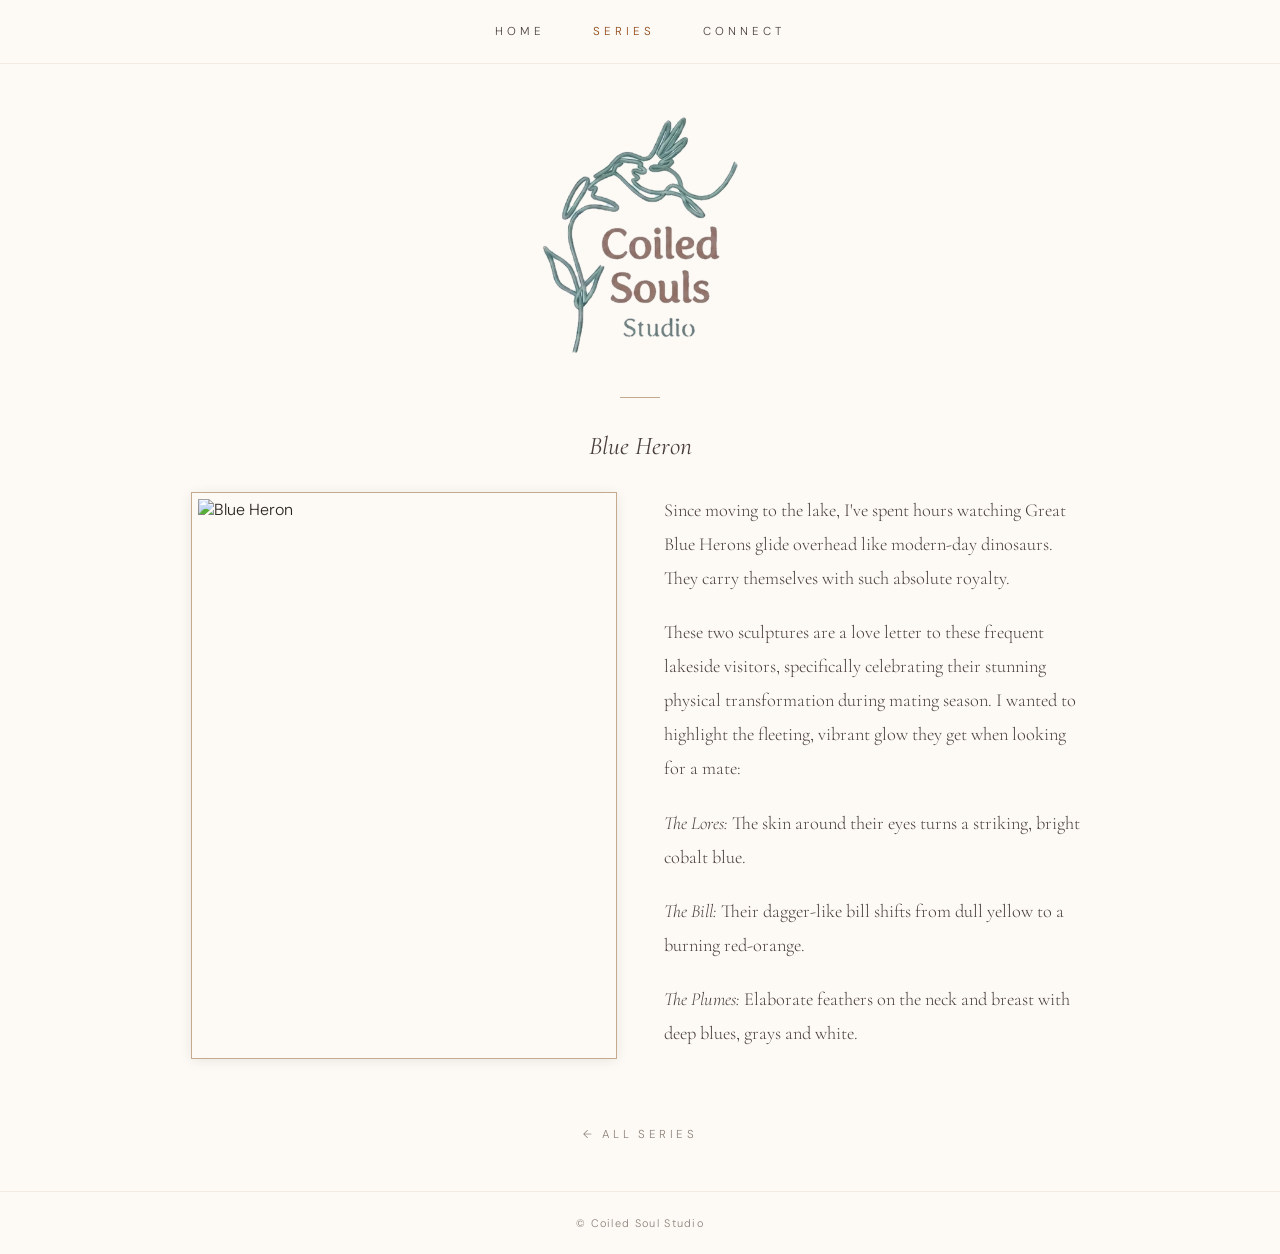
==== blue-heron.html @ 8b457c60 "Add series subpages, series index layout, fix brand name" ====
<!DOCTYPE html>
<html lang="en">
<head>
  <meta charset="UTF-8" />
  <meta name="viewport" content="width=device-width, initial-scale=1.0" />
  <title>Blue Heron — Coiled Soul Studio</title>
  <link rel="preconnect" href="https://fonts.googleapis.com" />
  <link rel="preconnect" href="https://fonts.gstatic.com" crossorigin />
  <link href="https://fonts.googleapis.com/css2?family=Cormorant+Garamond:ital,wght@0,400;0,600;1,400;1,600&family=DM+Sans:wght@300;400&display=swap" rel="stylesheet" />
  <link rel="stylesheet" href="style.css" />
</head>
<body>

  <nav>
    <a href="index.html">Home</a>
    <a href="series.html" class="active">Series</a>
    <a href="connect.html">Connect</a>
  </nav>

  <img src="logo.png" alt="Coiled Soul Studio" class="site-logo" />

  <div class="divider"></div>

  <section class="series-section">
    <h2 class="series-heading">Blue Heron</h2>

    <div class="series-prose-grid">

      <div class="piece">
        <img src="Photos - website/Blue Heron/blue-heron.jpg" alt="Blue Heron" />
      </div>

      <div class="series-prose">
        <p>Since moving to the lake, I've spent hours watching Great Blue Herons glide overhead like modern-day dinosaurs. They carry themselves with such absolute royalty.</p>
        <p>These two sculptures are a love letter to these frequent lakeside visitors, specifically celebrating their stunning physical transformation during mating season. I wanted to highlight the fleeting, vibrant glow they get when looking for a mate:</p>
        <p><em>The Lores:</em> The skin around their eyes turns a striking, bright cobalt blue.</p>
        <p><em>The Bill:</em> Their dagger-like bill shifts from dull yellow to a burning red-orange.</p>
        <p><em>The Plumes:</em> Elaborate feathers on the neck and breast with deep blues, grays and white.</p>
      </div>

    </div>

  </section>

  <div class="series-back">
    <a href="series.html">← All Series</a>
  </div>

  <footer>© Coiled Soul Studio</footer>

</body>
</html>
---- style.css ----
*, *::before, *::after { box-sizing: border-box; margin: 0; padding: 0; }

:root {
  --warm-white:   #FDFAF6;
  --linen:        #F2EBE1;
  --charcoal:     #2A2420;
  --charcoal-mid: #4A3F3B;
  --terracotta:   #8B4513;
  --sage:         #7A8E7A;
  --stone:        #C4AA8F;
  --mid-gray:     #8C8078;
}

html, body {
  background-color: var(--warm-white);
  color: var(--charcoal);
  font-family: 'DM Sans', Arial, sans-serif;
  font-weight: 300;
  min-height: 100%;
}

a { color: inherit; text-decoration: none; }

/* NAV */
nav {
  display: flex;
  justify-content: center;
  gap: 3rem;
  padding: 1.5rem 2rem;
  border-bottom: 1px solid var(--linen);
}

nav a {
  font-size: 0.72rem;
  letter-spacing: 0.35em;
  text-transform: uppercase;
  color: var(--charcoal-mid);
  transition: color 0.2s;
}

nav a:hover, nav a.active { color: var(--terracotta); }

/* LOGO */
.site-logo {
  display: block;
  margin: 2.5rem auto 0;
  width: min(220px, 55vw);
}

/* DIVIDER */
.divider {
  width: 40px;
  height: 1px;
  background: var(--stone);
  margin: 2rem auto;
}

/* ABOUT SECTION */
.about-section {
  max-width: 900px;
  margin: 0 auto;
  padding: 0 2rem 4rem;
}

.about-text {
  font-family: 'Cormorant Garamond', Georgia, serif;
  font-style: italic;
  font-size: clamp(1.05rem, 2.2vw, 1.25rem);
  line-height: 1.9;
  color: var(--charcoal-mid);
}

.about-text p + p { margin-top: 1.25em; }

/* HOME PHOTO GRID */
.home-grid {
  display: grid;
  grid-template-columns: repeat(auto-fit, minmax(220px, 1fr));
  gap: 1.25rem;
  max-width: 900px;
  margin: 0 auto 3rem;
  padding: 0 2rem;
}

.home-grid img {
  width: 100%;
  aspect-ratio: 3/4;
  object-fit: cover;
  display: block;
  border: 6px solid var(--warm-white);
  outline: 1px solid var(--stone);
  box-shadow: 0 2px 12px rgba(42,36,32,0.10);
}

/* PAGE LINKS */
.page-links {
  display: flex;
  justify-content: center;
  gap: 2rem;
  padding-bottom: 4rem;
}

.page-links a {
  font-size: 0.72rem;
  letter-spacing: 0.35em;
  text-transform: uppercase;
  color: var(--terracotta);
  border-bottom: 1px solid var(--stone);
  padding-bottom: 2px;
  transition: color 0.2s;
}

.page-links a:hover { color: var(--charcoal); }

/* SERIES PAGE */
.page-title {
  text-align: center;
  font-family: 'Cormorant Garamond', Georgia, serif;
  font-size: clamp(1.6rem, 4vw, 2.2rem);
  font-weight: 400;
  color: var(--charcoal);
  margin-bottom: 0.25rem;
}

.series-section {
  max-width: 960px;
  margin: 0 auto;
  padding: 0 2rem 4rem;
}

.series-heading {
  font-family: 'Cormorant Garamond', Georgia, serif;
  font-size: clamp(1.2rem, 3vw, 1.6rem);
  font-weight: 400;
  font-style: italic;
  color: var(--charcoal-mid);
  text-align: center;
  margin-bottom: 2rem;
}

.series-grid {
  display: grid;
  grid-template-columns: repeat(auto-fit, minmax(240px, 1fr));
  gap: 2rem;
}

.piece {
  display: flex;
  flex-direction: column;
  align-items: center;
  gap: 0.75rem;
}

.piece img {
  width: 100%;
  aspect-ratio: 3/4;
  object-fit: cover;
  display: block;
  border: 6px solid var(--warm-white);
  outline: 1px solid var(--stone);
  box-shadow: 0 2px 12px rgba(42,36,32,0.10);
}

.piece-caption {
  font-family: 'Cormorant Garamond', Georgia, serif;
  font-style: italic;
  font-size: 0.95rem;
  color: var(--mid-gray);
  letter-spacing: 0.05em;
}

/* CONNECT PAGE */
.connect-section {
  max-width: 480px;
  margin: 0 auto;
  padding: 0 2rem 4rem;
  text-align: center;
  display: flex;
  flex-direction: column;
  align-items: center;
  gap: 1.5rem;
}

.connect-link {
  display: flex;
  align-items: center;
  gap: 0.75rem;
  font-size: 0.85rem;
  letter-spacing: 0.08em;
  color: var(--charcoal-mid);
  transition: color 0.2s;
}

.connect-link:hover { color: var(--terracotta); }

.connect-link svg {
  width: 20px;
  height: 20px;
  flex-shrink: 0;
  stroke: currentColor;
  fill: none;
  stroke-width: 1.5;
  stroke-linecap: round;
  stroke-linejoin: round;
}

/* SERIES INDEX */
.series-index {
  display: grid;
  grid-template-columns: repeat(auto-fit, minmax(240px, 1fr));
  gap: 2.5rem;
  max-width: 900px;
  margin: 0 auto 4rem;
  padding: 0 2rem;
}

.series-card {
  display: flex;
  flex-direction: column;
  align-items: center;
  gap: 1rem;
}

.series-card img {
  width: 100%;
  aspect-ratio: 3/4;
  object-fit: cover;
  display: block;
  border: 6px solid var(--warm-white);
  outline: 1px solid var(--stone);
  box-shadow: 0 2px 12px rgba(42,36,32,0.10);
  transition: box-shadow 0.2s;
}

.series-card img:hover {
  box-shadow: 0 4px 20px rgba(42,36,32,0.18);
}

.series-card-title {
  font-family: 'Cormorant Garamond', Georgia, serif;
  font-style: italic;
  font-size: 1.15rem;
  color: var(--terracotta);
  letter-spacing: 0.04em;
  transition: color 0.2s;
}

.series-card-title:hover { color: var(--charcoal); }

/* SERIES PROSE LAYOUT */
.series-prose-grid {
  display: grid;
  grid-template-columns: 1fr 1fr;
  gap: 3rem;
  align-items: start;
}

@media (max-width: 640px) {
  .series-prose-grid { grid-template-columns: 1fr; }
}

.series-prose {
  font-family: 'Cormorant Garamond', Georgia, serif;
  font-size: clamp(1rem, 2vw, 1.15rem);
  line-height: 1.85;
  color: var(--charcoal-mid);
}

.series-prose p + p { margin-top: 1.1em; }

/* BACK LINK */
.series-back {
  text-align: center;
  padding-bottom: 3rem;
}

.series-back a {
  font-size: 0.72rem;
  letter-spacing: 0.3em;
  text-transform: uppercase;
  color: var(--mid-gray);
  transition: color 0.2s;
}

.series-back a:hover { color: var(--terracotta); }

/* FOOTER */
footer {
  text-align: center;
  padding: 1.5rem;
  font-size: 0.68rem;
  letter-spacing: 0.12em;
  color: var(--mid-gray);
  border-top: 1px solid var(--linen);
}
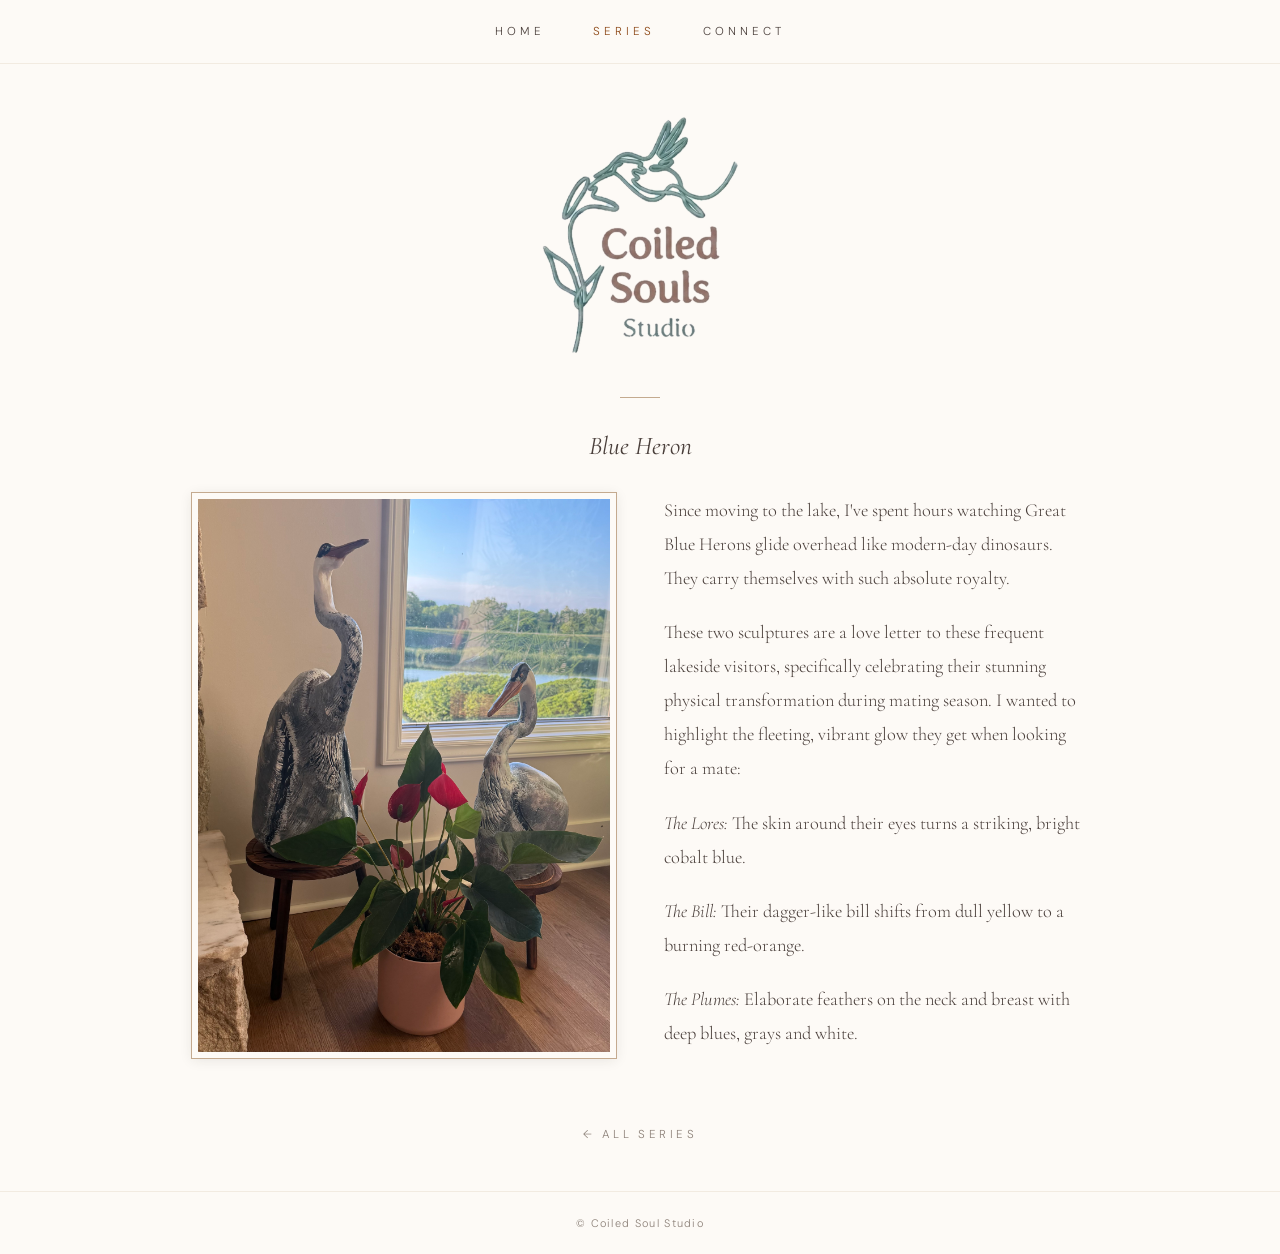
==== commit dde0904c: "Morning Routine rename, home interspersed layout, connect horizontal, favicon" ====
--- a/blue-heron.html
+++ b/blue-heron.html
@@ -3,6 +3,7 @@
 <head>
   <meta charset="UTF-8" />
   <meta name="viewport" content="width=device-width, initial-scale=1.0" />
+  <link rel="icon" type="image/png" href="favicon.png" />
   <title>Blue Heron — Coiled Soul Studio</title>
   <link rel="preconnect" href="https://fonts.googleapis.com" />
   <link rel="preconnect" href="https://fonts.gstatic.com" crossorigin />
--- a/style.css
+++ b/style.css
@@ -72,24 +72,33 @@
 
 .about-text p + p { margin-top: 1.25em; }
 
-/* HOME PHOTO GRID */
-.home-grid {
-  display: grid;
-  grid-template-columns: repeat(auto-fit, minmax(220px, 1fr));
-  gap: 1.25rem;
-  max-width: 900px;
+/* HOME INTERSPERSED LAYOUT */
+.home-interspersed {
+  max-width: 680px;
   margin: 0 auto 3rem;
   padding: 0 2rem;
-}
-
-.home-grid img {
+  display: flex;
+  flex-direction: column;
+  gap: 2.5rem;
+}
+
+.home-photo img {
   width: 100%;
-  aspect-ratio: 3/4;
+  max-height: 520px;
   object-fit: cover;
   display: block;
   border: 6px solid var(--warm-white);
   outline: 1px solid var(--stone);
   box-shadow: 0 2px 12px rgba(42,36,32,0.10);
+}
+
+.home-text {
+  font-family: 'Cormorant Garamond', Georgia, serif;
+  font-style: italic;
+  font-size: clamp(1.05rem, 2.2vw, 1.2rem);
+  line-height: 1.9;
+  color: var(--charcoal-mid);
+  text-align: center;
 }
 
 /* PAGE LINKS */
@@ -181,11 +190,28 @@
   gap: 1.5rem;
 }
 
+.connect-intro {
+  font-family: 'Cormorant Garamond', Georgia, serif;
+  font-style: italic;
+  font-size: clamp(1.05rem, 2.2vw, 1.2rem);
+  line-height: 1.9;
+  color: var(--charcoal-mid);
+  max-width: 480px;
+  text-align: center;
+}
+
+.connect-links-row {
+  display: flex;
+  flex-wrap: wrap;
+  justify-content: center;
+  gap: 2.5rem;
+}
+
 .connect-link {
   display: flex;
   align-items: center;
-  gap: 0.75rem;
-  font-size: 0.85rem;
+  gap: 0.6rem;
+  font-size: 0.82rem;
   letter-spacing: 0.08em;
   color: var(--charcoal-mid);
   transition: color 0.2s;
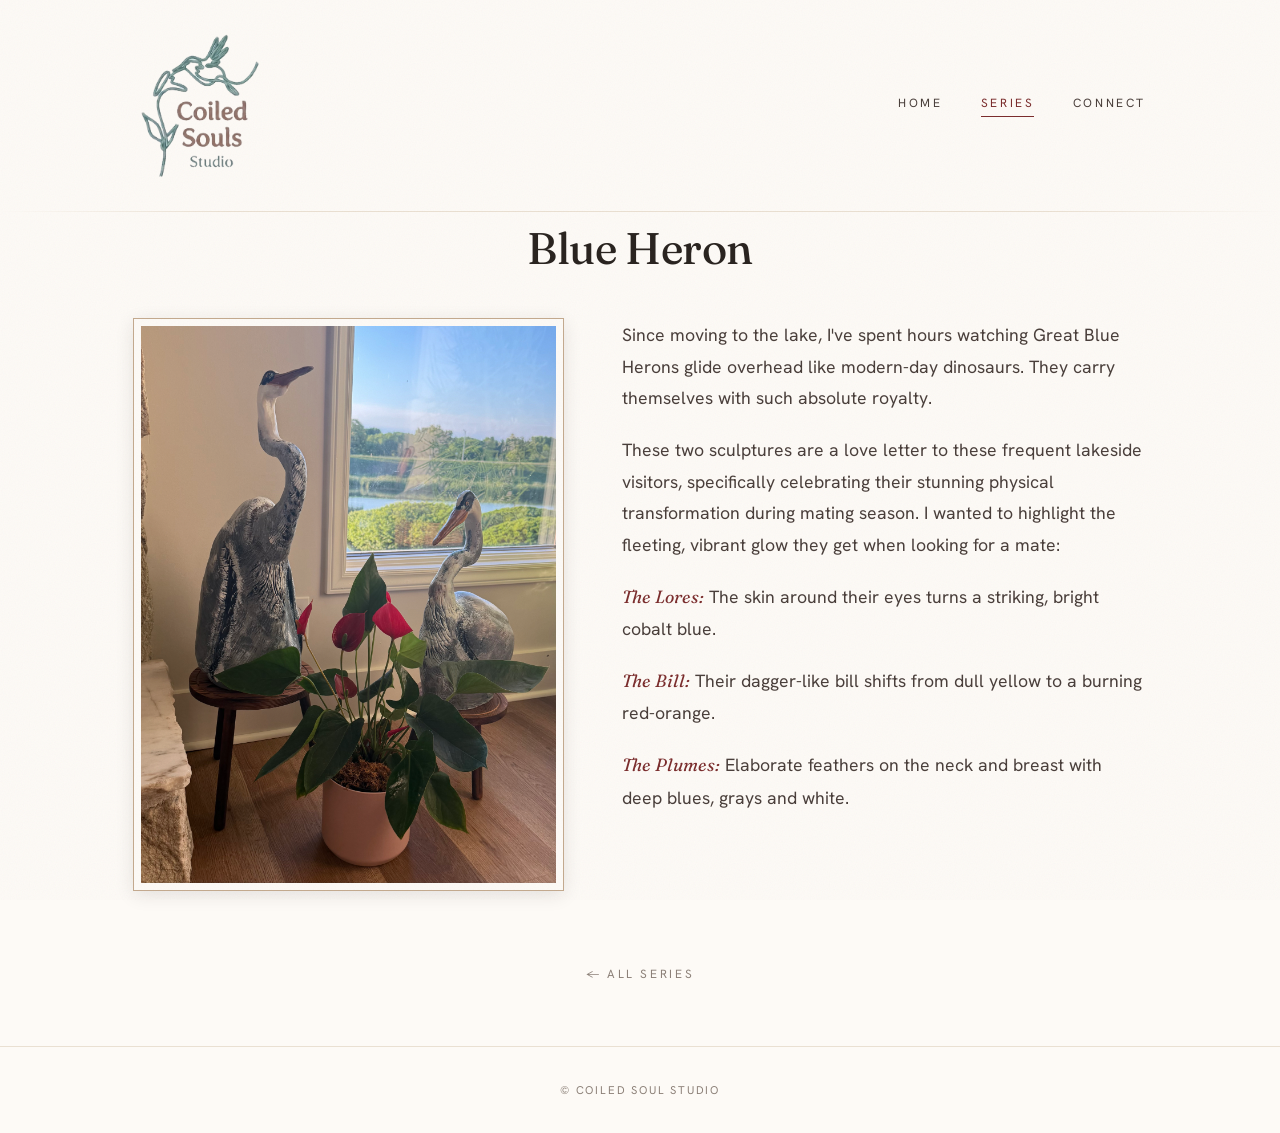
==== commit 81e9a255: "Redesign: Fraunces+Hanken type, Kiln & Terroir palette, new hero, craft texture" ====
--- a/blue-heron.html
+++ b/blue-heron.html
@@ -7,20 +7,20 @@
   <title>Blue Heron — Coiled Soul Studio</title>
   <link rel="preconnect" href="https://fonts.googleapis.com" />
   <link rel="preconnect" href="https://fonts.gstatic.com" crossorigin />
-  <link href="https://fonts.googleapis.com/css2?family=Cormorant+Garamond:ital,wght@0,400;0,600;1,400;1,600&family=DM+Sans:wght@300;400&display=swap" rel="stylesheet" />
+  <link href="https://fonts.googleapis.com/css2?family=Fraunces:ital,opsz,wght@0,9..144,400..600;1,9..144,400..500&family=Hanken+Grotesk:wght@400;500;600&display=swap" rel="stylesheet" />
   <link rel="stylesheet" href="style.css" />
 </head>
 <body>
 
-  <nav>
-    <a href="index.html">Home</a>
-    <a href="series.html" class="active">Series</a>
-    <a href="connect.html">Connect</a>
-  </nav>
-
-  <img src="logo.png" alt="Coiled Soul Studio" class="site-logo" />
-
-  <div class="divider"></div>
+    <header class="site-header">
+    <a href="index.html"><img src="logo.png" alt="Coiled Soul Studio" class="brand-mark" /></a>
+    <nav>
+      <a href="index.html">Home</a>
+      <a href="series.html" class="active">Series</a>
+      <a href="connect.html">Connect</a>
+    </nav>
+  </header>
+  <hr class="hairline" />
 
   <section class="series-section">
     <h2 class="series-heading">Blue Heron</h2>
--- a/style.css
+++ b/style.css
@@ -1,155 +1,310 @@
 *, *::before, *::after { box-sizing: border-box; margin: 0; padding: 0; }
 
+/* ──────────────────────────────────────────────
+   COILED SOUL STUDIO
+   Palette: brand "Kiln & Terroir" (Peach / Rich
+   Terracotta / Sage Moss / Oxblood) on warm neutrals.
+   Type: Fraunces (crafted display serif) + Hanken
+   Grotesk (warm humanist sans for body/UI).
+   ────────────────────────────────────────────── */
+
 :root {
+  /* neutrals */
   --warm-white:   #FDFAF6;
   --linen:        #F2EBE1;
+  --linen-deep:   #EAE0D2;
   --charcoal:     #2A2420;
   --charcoal-mid: #4A3F3B;
-  --terracotta:   #8B4513;
-  --sage:         #7A8E7A;
+  --mid-gray:     #8C8078;
   --stone:        #C4AA8F;
-  --mid-gray:     #8C8078;
-}
+  /* kiln & terroir */
+  --peach:        #FFBE98;
+  --terracotta:   #B05C52;
+  --sage:         #6B7F5E;
+  --oxblood:      #7B2D2D;
+
+  --maxw: 1080px;
+  --ease: cubic-bezier(0.22, 1, 0.36, 1);
+}
+
+html { scroll-behavior: smooth; }
 
 html, body {
   background-color: var(--warm-white);
   color: var(--charcoal);
-  font-family: 'DM Sans', Arial, sans-serif;
-  font-weight: 300;
+  font-family: 'Hanken Grotesk', system-ui, Arial, sans-serif;
+  font-weight: 400;
+  font-size: 17px;
+  line-height: 1.65;
   min-height: 100%;
+  -webkit-font-smoothing: antialiased;
+  text-rendering: optimizeLegibility;
+}
+
+/* subtle fired-clay grain over everything — craft texture */
+body::before {
+  content: "";
+  position: fixed;
+  inset: 0;
+  z-index: 9999;
+  pointer-events: none;
+  opacity: 0.05;
+  mix-blend-mode: multiply;
+  background-image: url("data:image/svg+xml,%3Csvg xmlns='http://www.w3.org/2000/svg' width='160' height='160'%3E%3Cfilter id='n'%3E%3CfeTurbulence type='fractalNoise' baseFrequency='0.85' numOctaves='2' stitchTiles='stitch'/%3E%3C/filter%3E%3Crect width='100%25' height='100%25' filter='url(%23n)'/%3E%3C/svg%3E");
 }
 
 a { color: inherit; text-decoration: none; }
 
-/* NAV */
+img { display: block; max-width: 100%; }
+
+/* matte-board photo treatment, used everywhere */
+.framed {
+  border: 7px solid var(--warm-white);
+  outline: 1px solid var(--stone);
+  box-shadow: 0 6px 26px rgba(42, 36, 32, 0.14);
+}
+
+/* ── NAV ───────────────────────────────────── */
+.site-header {
+  display: flex;
+  align-items: center;
+  justify-content: space-between;
+  gap: 1.5rem;
+  max-width: var(--maxw);
+  margin: 0 auto;
+  padding: 1.6rem 2rem;
+}
+
+.site-header .brand-mark { width: 132px; }
+
 nav {
   display: flex;
-  justify-content: center;
-  gap: 3rem;
-  padding: 1.5rem 2rem;
-  border-bottom: 1px solid var(--linen);
+  gap: 2.25rem;
 }
 
 nav a {
-  font-size: 0.72rem;
-  letter-spacing: 0.35em;
-  text-transform: uppercase;
-  color: var(--charcoal-mid);
-  transition: color 0.2s;
-}
-
-nav a:hover, nav a.active { color: var(--terracotta); }
-
-/* LOGO */
+  font-size: 0.7rem;
+  letter-spacing: 0.22em;
+  text-transform: uppercase;
+  color: var(--charcoal-mid);
+  padding-bottom: 3px;
+  border-bottom: 1.5px solid transparent;
+  transition: color 0.2s var(--ease), border-color 0.2s var(--ease);
+}
+
+nav a:hover { color: var(--oxblood); }
+nav a.active { color: var(--oxblood); border-bottom-color: var(--oxblood); }
+
+.hairline {
+  height: 1px;
+  background: linear-gradient(90deg, transparent, var(--linen-deep) 18%, var(--linen-deep) 82%, transparent);
+  border: 0;
+}
+
+/* legacy centered logo (still used on inner pages) */
 .site-logo {
   display: block;
-  margin: 2.5rem auto 0;
-  width: min(220px, 55vw);
-}
-
-/* DIVIDER */
+  margin: 2.25rem auto 0;
+  width: min(190px, 50vw);
+}
+
+/* ── STAMP DIVIDER (replaces the plain 1px line) ─ */
 .divider {
-  width: 40px;
-  height: 1px;
-  background: var(--stone);
-  margin: 2rem auto;
-}
-
-/* ABOUT SECTION */
-.about-section {
-  max-width: 900px;
+  width: 34px;
+  height: 34px;
+  margin: 2.5rem auto;
+  background-image: url("data:image/svg+xml,%3Csvg xmlns='http://www.w3.org/2000/svg' viewBox='0 0 40 40'%3E%3Cg fill='none' stroke='%237B2D2D' stroke-width='1.4'%3E%3Ccircle cx='20' cy='20' r='15.5' stroke-dasharray='1.5 3.2'/%3E%3Ccircle cx='20' cy='20' r='4.2'/%3E%3C/g%3E%3C/svg%3E");
+  background-size: contain;
+  background-repeat: no-repeat;
+  opacity: 0.85;
+}
+
+/* ── HERO (home) ───────────────────────────── */
+.hero {
+  display: grid;
+  grid-template-columns: 1fr 1.05fr;
+  gap: clamp(2rem, 5vw, 4.5rem);
+  align-items: center;
+  max-width: var(--maxw);
+  margin: clamp(1.5rem, 5vw, 3.5rem) auto clamp(2.5rem, 6vw, 4.5rem);
+  padding: 0 2rem;
+}
+
+.hero-copy { max-width: 30ch; }
+
+.hero-eyebrow {
+  font-size: 0.72rem;
+  letter-spacing: 0.26em;
+  text-transform: uppercase;
+  color: var(--terracotta);
+  margin-bottom: 1.4rem;
+}
+
+.hero-title {
+  font-family: 'Fraunces', Georgia, serif;
+  font-optical-sizing: auto;
+  font-weight: 430;
+  font-size: clamp(2.5rem, 6vw, 4.1rem);
+  line-height: 1.04;
+  letter-spacing: -0.015em;
+  color: var(--charcoal);
+}
+
+.hero-title em {
+  font-style: italic;
+  font-weight: 400;
+  color: var(--terracotta);
+}
+
+.hero-sub {
+  margin-top: 1.5rem;
+  font-size: 1.08rem;
+  line-height: 1.7;
+  color: var(--charcoal-mid);
+}
+
+.hero-cta {
+  display: inline-block;
+  margin-top: 2rem;
+  font-size: 0.72rem;
+  letter-spacing: 0.2em;
+  text-transform: uppercase;
+  color: var(--warm-white);
+  background: var(--oxblood);
+  padding: 0.85rem 1.6rem;
+  border-radius: 1px;
+  transition: background 0.2s var(--ease), transform 0.2s var(--ease);
+}
+
+.hero-cta:hover { background: var(--terracotta); transform: translateY(-1px); }
+
+.hero-media { position: relative; }
+
+.hero-media img {
+  width: 100%;
+  aspect-ratio: 4/5;
+  object-fit: cover;
+}
+
+/* small ceramic-stamp badge overlapping the hero image */
+.hero-media::after {
+  content: "Hand-built · one of a kind";
+  position: absolute;
+  left: -14px;
+  bottom: 26px;
+  background: var(--warm-white);
+  color: var(--charcoal-mid);
+  font-size: 0.62rem;
+  letter-spacing: 0.16em;
+  text-transform: uppercase;
+  padding: 0.6rem 0.9rem;
+  box-shadow: 0 4px 16px rgba(42, 36, 32, 0.16);
+}
+
+/* ── STORY ─────────────────────────────────── */
+.story {
+  max-width: 660px;
+  margin: 0 auto;
+  padding: 0 2rem;
+  color: var(--charcoal-mid);
+}
+
+.story p { font-size: 1.06rem; line-height: 1.8; }
+.story p + p { margin-top: 1.2em; }
+
+.story p:first-of-type::first-letter {
+  font-family: 'Fraunces', Georgia, serif;
+  font-weight: 500;
+  float: left;
+  font-size: 3.5rem;
+  line-height: 0.82;
+  padding: 0.06em 0.12em 0 0;
+  color: var(--terracotta);
+}
+
+.story .signoff {
+  font-family: 'Fraunces', Georgia, serif;
+  font-style: italic;
+  font-size: 1.18rem;
+  color: var(--charcoal);
+  margin-top: 1.6em;
+}
+
+/* ── SECTION LABELS ────────────────────────── */
+.section-label {
+  text-align: center;
+  font-size: 0.72rem;
+  letter-spacing: 0.26em;
+  text-transform: uppercase;
+  color: var(--terracotta);
+  margin-bottom: 2rem;
+}
+
+/* ── SERIES PREVIEW + INDEX ────────────────── */
+.series-index,
+.series-preview {
+  display: grid;
+  grid-template-columns: repeat(auto-fit, minmax(230px, 1fr));
+  gap: clamp(1.5rem, 4vw, 2.5rem);
+  max-width: var(--maxw);
+  margin: 0 auto 4rem;
+  padding: 0 2rem;
+}
+
+.series-card {
+  display: flex;
+  flex-direction: column;
+  align-items: center;
+  gap: 1rem;
+}
+
+.series-card img {
+  width: 100%;
+  aspect-ratio: 3/4;
+  object-fit: cover;
+  border: 7px solid var(--warm-white);
+  outline: 1px solid var(--stone);
+  box-shadow: 0 4px 18px rgba(42, 36, 32, 0.12);
+  transition: box-shadow 0.25s var(--ease), transform 0.25s var(--ease);
+}
+
+.series-card a:hover img {
+  box-shadow: 0 10px 30px rgba(42, 36, 32, 0.2);
+  transform: translateY(-3px);
+}
+
+.series-card-title {
+  font-family: 'Fraunces', Georgia, serif;
+  font-style: italic;
+  font-size: 1.2rem;
+  color: var(--oxblood);
+  letter-spacing: 0.01em;
+  transition: color 0.2s var(--ease);
+}
+
+.series-card-title:hover { color: var(--charcoal); }
+
+/* ── SERIES DETAIL ─────────────────────────── */
+.page-title,
+.series-heading {
+  text-align: center;
+  font-family: 'Fraunces', Georgia, serif;
+  font-weight: 450;
+  font-size: clamp(1.9rem, 4.5vw, 2.6rem);
+  letter-spacing: -0.01em;
+  color: var(--charcoal);
+  margin-bottom: 2rem;
+}
+
+.series-section {
+  max-width: var(--maxw);
   margin: 0 auto;
   padding: 0 2rem 4rem;
 }
 
-.about-text {
-  font-family: 'Cormorant Garamond', Georgia, serif;
-  font-style: italic;
-  font-size: clamp(1.05rem, 2.2vw, 1.25rem);
-  line-height: 1.9;
-  color: var(--charcoal-mid);
-}
-
-.about-text p + p { margin-top: 1.25em; }
-
-/* HOME INTERSPERSED LAYOUT */
-.home-interspersed {
-  max-width: 680px;
-  margin: 0 auto 3rem;
-  padding: 0 2rem;
-  display: flex;
-  flex-direction: column;
-  gap: 2.5rem;
-}
-
-.home-photo img {
-  width: 100%;
-  max-height: 520px;
-  object-fit: cover;
-  display: block;
-  border: 6px solid var(--warm-white);
-  outline: 1px solid var(--stone);
-  box-shadow: 0 2px 12px rgba(42,36,32,0.10);
-}
-
-.home-text {
-  font-family: 'Cormorant Garamond', Georgia, serif;
-  font-style: italic;
-  font-size: clamp(1.05rem, 2.2vw, 1.2rem);
-  line-height: 1.9;
-  color: var(--charcoal-mid);
-  text-align: center;
-}
-
-/* PAGE LINKS */
-.page-links {
-  display: flex;
-  justify-content: center;
-  gap: 2rem;
-  padding-bottom: 4rem;
-}
-
-.page-links a {
-  font-size: 0.72rem;
-  letter-spacing: 0.35em;
-  text-transform: uppercase;
-  color: var(--terracotta);
-  border-bottom: 1px solid var(--stone);
-  padding-bottom: 2px;
-  transition: color 0.2s;
-}
-
-.page-links a:hover { color: var(--charcoal); }
-
-/* SERIES PAGE */
-.page-title {
-  text-align: center;
-  font-family: 'Cormorant Garamond', Georgia, serif;
-  font-size: clamp(1.6rem, 4vw, 2.2rem);
-  font-weight: 400;
-  color: var(--charcoal);
-  margin-bottom: 0.25rem;
-}
-
-.series-section {
-  max-width: 960px;
-  margin: 0 auto;
-  padding: 0 2rem 4rem;
-}
-
-.series-heading {
-  font-family: 'Cormorant Garamond', Georgia, serif;
-  font-size: clamp(1.2rem, 3vw, 1.6rem);
-  font-weight: 400;
-  font-style: italic;
-  color: var(--charcoal-mid);
-  text-align: center;
-  margin-bottom: 2rem;
-}
-
 .series-grid {
   display: grid;
-  grid-template-columns: repeat(auto-fit, minmax(240px, 1fr));
+  grid-template-columns: repeat(auto-fit, minmax(230px, 1fr));
   gap: 2rem;
 }
 
@@ -164,40 +319,87 @@
   width: 100%;
   aspect-ratio: 3/4;
   object-fit: cover;
-  display: block;
-  border: 6px solid var(--warm-white);
+  border: 7px solid var(--warm-white);
   outline: 1px solid var(--stone);
-  box-shadow: 0 2px 12px rgba(42,36,32,0.10);
+  box-shadow: 0 4px 18px rgba(42, 36, 32, 0.12);
 }
 
 .piece-caption {
-  font-family: 'Cormorant Garamond', Georgia, serif;
+  font-family: 'Fraunces', Georgia, serif;
   font-style: italic;
-  font-size: 0.95rem;
+  font-size: 0.98rem;
   color: var(--mid-gray);
-  letter-spacing: 0.05em;
-}
-
-/* CONNECT PAGE */
+}
+
+/* series prose (e.g. Blue Heron) */
+.series-prose-grid {
+  display: grid;
+  grid-template-columns: 0.9fr 1.1fr;
+  gap: clamp(2rem, 5vw, 3.5rem);
+  align-items: start;
+}
+
+.series-prose-grid .piece img { aspect-ratio: 3/4; }
+
+.series-prose {
+  font-size: 1.04rem;
+  line-height: 1.8;
+  color: var(--charcoal-mid);
+}
+
+.series-prose p + p { margin-top: 1.1em; }
+.series-prose em { font-family: 'Fraunces', Georgia, serif; font-style: italic; color: var(--oxblood); }
+
+/* ── PAGE LINKS / BACK ─────────────────────── */
+.page-links {
+  display: flex;
+  justify-content: center;
+  gap: 2.5rem;
+  padding-bottom: 4rem;
+}
+
+.page-links a {
+  font-size: 0.72rem;
+  letter-spacing: 0.22em;
+  text-transform: uppercase;
+  color: var(--oxblood);
+  border-bottom: 1px solid var(--stone);
+  padding-bottom: 3px;
+  transition: color 0.2s var(--ease), border-color 0.2s var(--ease);
+}
+
+.page-links a:hover { color: var(--charcoal); border-bottom-color: var(--charcoal); }
+
+.series-back { text-align: center; padding-bottom: 3.5rem; }
+
+.series-back a {
+  font-size: 0.7rem;
+  letter-spacing: 0.22em;
+  text-transform: uppercase;
+  color: var(--mid-gray);
+  transition: color 0.2s var(--ease);
+}
+
+.series-back a:hover { color: var(--oxblood); }
+
+/* ── CONNECT ───────────────────────────────── */
 .connect-section {
-  max-width: 480px;
+  max-width: 520px;
   margin: 0 auto;
   padding: 0 2rem 4rem;
   text-align: center;
   display: flex;
   flex-direction: column;
   align-items: center;
-  gap: 1.5rem;
+  gap: 1.75rem;
 }
 
 .connect-intro {
-  font-family: 'Cormorant Garamond', Georgia, serif;
+  font-family: 'Fraunces', Georgia, serif;
   font-style: italic;
-  font-size: clamp(1.05rem, 2.2vw, 1.2rem);
-  line-height: 1.9;
-  color: var(--charcoal-mid);
-  max-width: 480px;
-  text-align: center;
+  font-size: clamp(1.15rem, 2.4vw, 1.4rem);
+  line-height: 1.7;
+  color: var(--charcoal-mid);
 }
 
 .connect-links-row {
@@ -212,12 +414,12 @@
   align-items: center;
   gap: 0.6rem;
   font-size: 0.82rem;
-  letter-spacing: 0.08em;
-  color: var(--charcoal-mid);
-  transition: color 0.2s;
-}
-
-.connect-link:hover { color: var(--terracotta); }
+  letter-spacing: 0.06em;
+  color: var(--charcoal-mid);
+  transition: color 0.2s var(--ease);
+}
+
+.connect-link:hover { color: var(--oxblood); }
 
 .connect-link svg {
   width: 20px;
@@ -230,92 +432,23 @@
   stroke-linejoin: round;
 }
 
-/* SERIES INDEX */
-.series-index {
-  display: grid;
-  grid-template-columns: repeat(auto-fit, minmax(240px, 1fr));
-  gap: 2.5rem;
-  max-width: 900px;
-  margin: 0 auto 4rem;
-  padding: 0 2rem;
-}
-
-.series-card {
-  display: flex;
-  flex-direction: column;
-  align-items: center;
-  gap: 1rem;
-}
-
-.series-card img {
-  width: 100%;
-  aspect-ratio: 3/4;
-  object-fit: cover;
-  display: block;
-  border: 6px solid var(--warm-white);
-  outline: 1px solid var(--stone);
-  box-shadow: 0 2px 12px rgba(42,36,32,0.10);
-  transition: box-shadow 0.2s;
-}
-
-.series-card img:hover {
-  box-shadow: 0 4px 20px rgba(42,36,32,0.18);
-}
-
-.series-card-title {
-  font-family: 'Cormorant Garamond', Georgia, serif;
-  font-style: italic;
-  font-size: 1.15rem;
-  color: var(--terracotta);
-  letter-spacing: 0.04em;
-  transition: color 0.2s;
-}
-
-.series-card-title:hover { color: var(--charcoal); }
-
-/* SERIES PROSE LAYOUT */
-.series-prose-grid {
-  display: grid;
-  grid-template-columns: 1fr 1fr;
-  gap: 3rem;
-  align-items: start;
-}
-
-@media (max-width: 640px) {
-  .series-prose-grid { grid-template-columns: 1fr; }
-}
-
-.series-prose {
-  font-family: 'Cormorant Garamond', Georgia, serif;
-  font-size: clamp(1rem, 2vw, 1.15rem);
-  line-height: 1.85;
-  color: var(--charcoal-mid);
-}
-
-.series-prose p + p { margin-top: 1.1em; }
-
-/* BACK LINK */
-.series-back {
-  text-align: center;
-  padding-bottom: 3rem;
-}
-
-.series-back a {
-  font-size: 0.72rem;
-  letter-spacing: 0.3em;
-  text-transform: uppercase;
-  color: var(--mid-gray);
-  transition: color 0.2s;
-}
-
-.series-back a:hover { color: var(--terracotta); }
-
-/* FOOTER */
+/* ── FOOTER ────────────────────────────────── */
 footer {
   text-align: center;
-  padding: 1.5rem;
-  font-size: 0.68rem;
-  letter-spacing: 0.12em;
+  padding: 2rem 1.5rem;
+  font-size: 0.66rem;
+  letter-spacing: 0.16em;
+  text-transform: uppercase;
   color: var(--mid-gray);
-  border-top: 1px solid var(--linen);
-}
+  border-top: 1px solid var(--linen-deep);
+}
+
+/* ── RESPONSIVE ────────────────────────────── */
+@media (max-width: 760px) {
+  .site-header { flex-direction: column; gap: 1.1rem; padding: 1.3rem 1.5rem; }
+  .hero { grid-template-columns: 1fr; gap: 2rem; }
+  .hero-copy { max-width: none; }
+  .hero-media { order: -1; }
+  .hero-media::after { left: 8px; }
+  .series-prose-grid { grid-template-columns: 1fr; }
+}
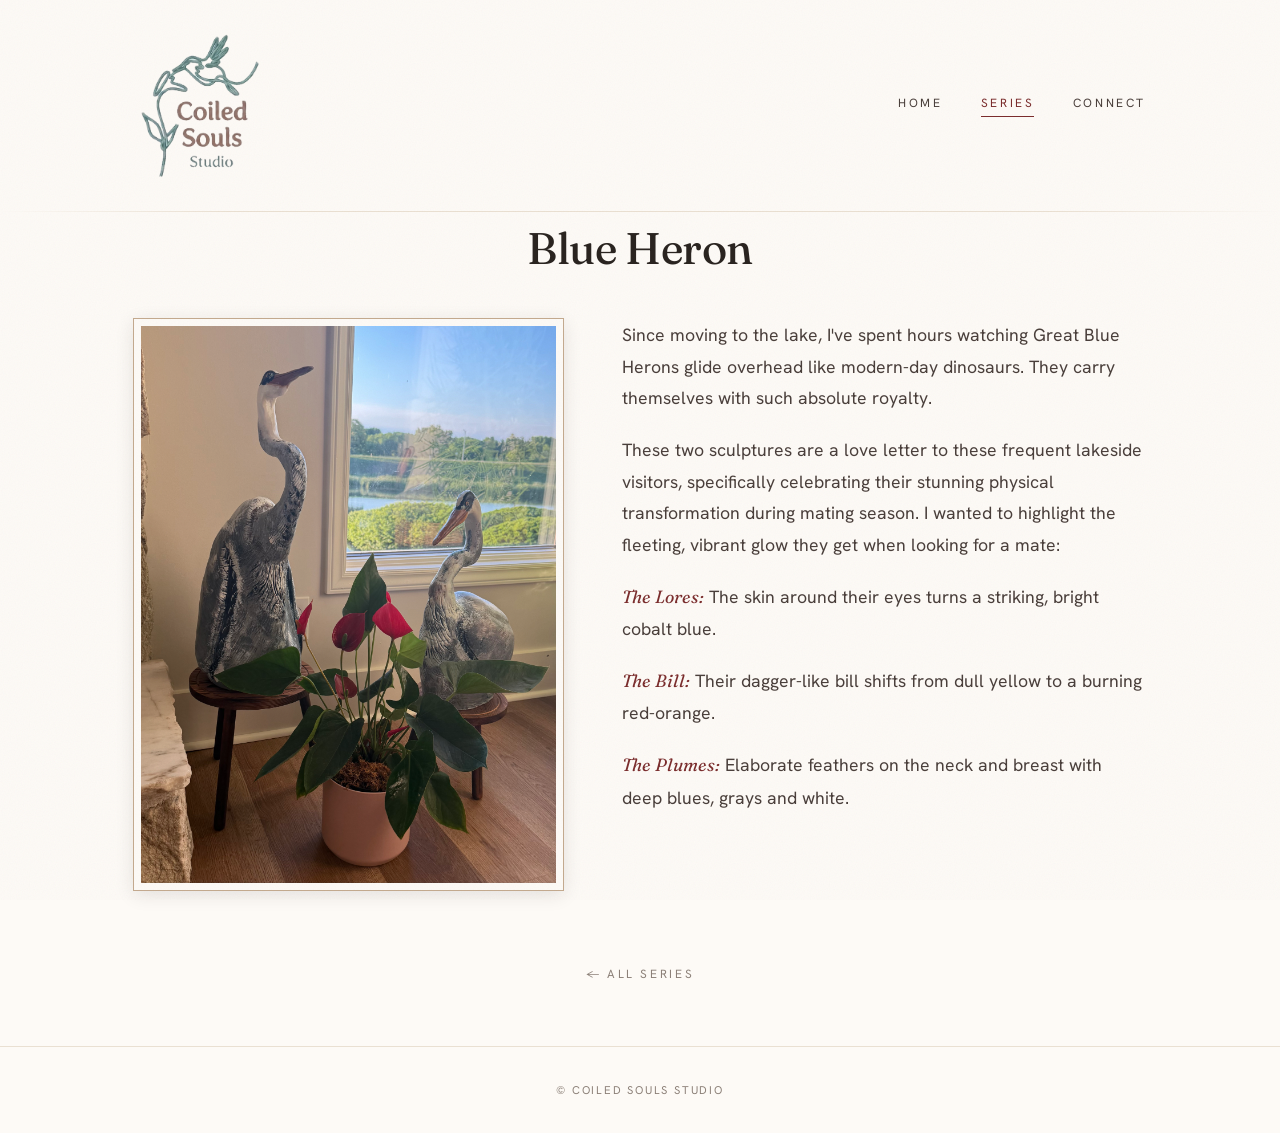
==== commit 41b6bbfd: "Update name to Coiled Souls Studio, button text, series heading, connect italics - Rename "Coiled So" ====
--- a/blue-heron.html
+++ b/blue-heron.html
@@ -4,7 +4,7 @@
   <meta charset="UTF-8" />
   <meta name="viewport" content="width=device-width, initial-scale=1.0" />
   <link rel="icon" type="image/png" href="favicon.png" />
-  <title>Blue Heron — Coiled Soul Studio</title>
+  <title>Blue Heron — Coiled Souls Studio</title>
   <link rel="preconnect" href="https://fonts.googleapis.com" />
   <link rel="preconnect" href="https://fonts.gstatic.com" crossorigin />
   <link href="https://fonts.googleapis.com/css2?family=Fraunces:ital,opsz,wght@0,9..144,400..600;1,9..144,400..500&family=Hanken+Grotesk:wght@400;500;600&display=swap" rel="stylesheet" />
@@ -13,7 +13,7 @@
 <body>
 
     <header class="site-header">
-    <a href="index.html"><img src="logo.png" alt="Coiled Soul Studio" class="brand-mark" /></a>
+    <a href="index.html"><img src="logo.png" alt="Coiled Souls Studio" class="brand-mark" /></a>
     <nav>
       <a href="index.html">Home</a>
       <a href="series.html" class="active">Series</a>
@@ -47,7 +47,7 @@
     <a href="series.html">← All Series</a>
   </div>
 
-  <footer>© Coiled Soul Studio</footer>
+  <footer>© Coiled Souls Studio</footer>
 
 </body>
 </html>
--- a/style.css
+++ b/style.css
@@ -396,7 +396,7 @@
 
 .connect-intro {
   font-family: 'Fraunces', Georgia, serif;
-  font-style: italic;
+  font-style: normal;
   font-size: clamp(1.15rem, 2.4vw, 1.4rem);
   line-height: 1.7;
   color: var(--charcoal-mid);
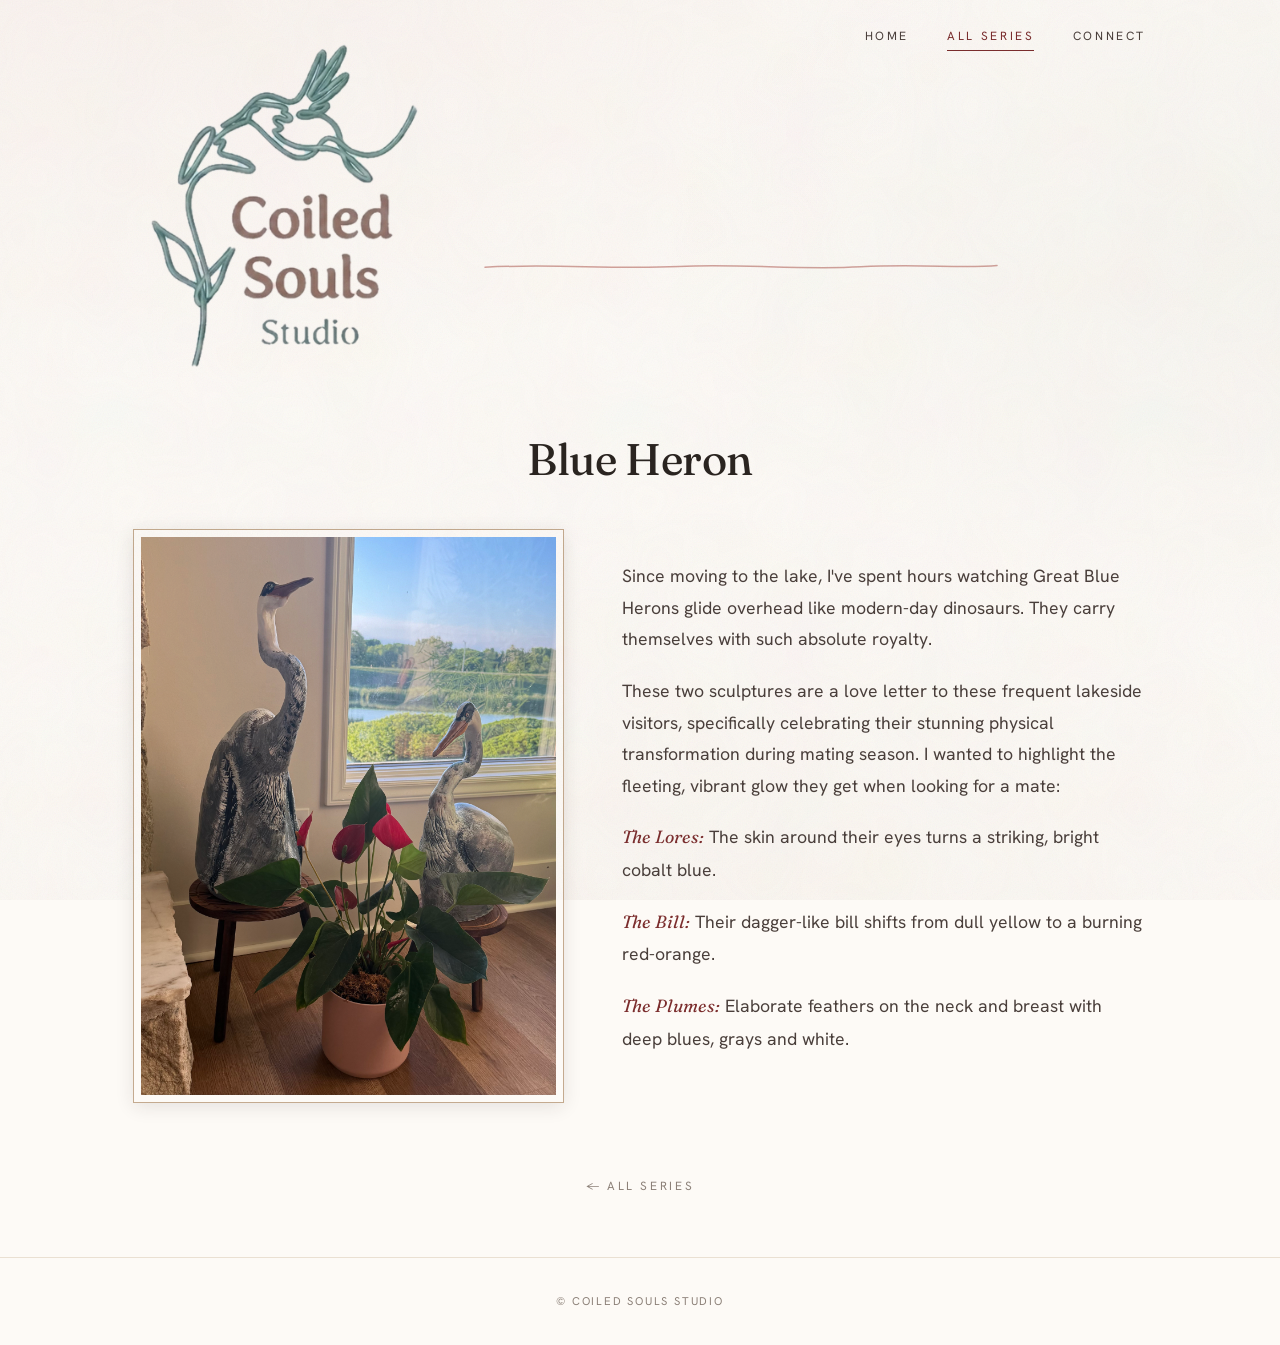
==== commit 31762401: "Series page: clear logo overhang, drop label, rename nav link - Push series index and detail content" ====
--- a/blue-heron.html
+++ b/blue-heron.html
@@ -16,7 +16,7 @@
     <a href="index.html"><img src="logo.png" alt="Coiled Souls Studio" class="brand-mark" /></a>
     <nav>
       <a href="index.html">Home</a>
-      <a href="series.html" class="active">Series</a>
+      <a href="series.html" class="active">All Series</a>
       <a href="connect.html">Connect</a>
     </nav>
   </header>
--- a/style.css
+++ b/style.css
@@ -27,10 +27,16 @@
   --ease: cubic-bezier(0.22, 1, 0.36, 1);
 }
 
-html { scroll-behavior: smooth; }
+html { scroll-behavior: smooth; overflow-x: clip; }
 
 html, body {
   background-color: var(--warm-white);
+  /* unevenly-fired clay: warm blooms drift across the page like a kiln flash */
+  background-image:
+    radial-gradient(120% 85% at 10% -5%,  rgba(176, 92, 82, 0.045), transparent 58%),
+    radial-gradient(95% 75% at 102% 28%,  rgba(107, 127, 94, 0.038), transparent 55%),
+    radial-gradient(110% 95% at 50% 112%, rgba(196, 170, 143, 0.06), transparent 60%);
+  background-attachment: fixed;
   color: var(--charcoal);
   font-family: 'Hanken Grotesk', system-ui, Arial, sans-serif;
   font-weight: 400;
@@ -41,16 +47,28 @@
   text-rendering: optimizeLegibility;
 }
 
-/* subtle fired-clay grain over everything — craft texture */
+/* fine paper/clay grain pressed over everything — the tooth of handmade stock */
 body::before {
   content: "";
   position: fixed;
   inset: 0;
   z-index: 9999;
   pointer-events: none;
-  opacity: 0.05;
+  opacity: 0.07;
   mix-blend-mode: multiply;
-  background-image: url("data:image/svg+xml,%3Csvg xmlns='http://www.w3.org/2000/svg' width='160' height='160'%3E%3Cfilter id='n'%3E%3CfeTurbulence type='fractalNoise' baseFrequency='0.85' numOctaves='2' stitchTiles='stitch'/%3E%3C/filter%3E%3Crect width='100%25' height='100%25' filter='url(%23n)'/%3E%3C/svg%3E");
+  background-image: url("data:image/svg+xml,%3Csvg xmlns='http://www.w3.org/2000/svg' width='180' height='180'%3E%3Cfilter id='n'%3E%3CfeTurbulence type='fractalNoise' baseFrequency='0.8' numOctaves='3' stitchTiles='stitch'/%3E%3C/filter%3E%3Crect width='100%25' height='100%25' filter='url(%23n)'/%3E%3C/svg%3E");
+}
+
+/* coarser cloud-mottle — the soft unevenness of a hand-pulled sheet */
+body::after {
+  content: "";
+  position: fixed;
+  inset: 0;
+  z-index: 9998;
+  pointer-events: none;
+  opacity: 0.04;
+  mix-blend-mode: multiply;
+  background-image: url("data:image/svg+xml,%3Csvg xmlns='http://www.w3.org/2000/svg' width='520' height='520'%3E%3Cfilter id='m'%3E%3CfeTurbulence type='fractalNoise' baseFrequency='0.012' numOctaves='2' stitchTiles='stitch'/%3E%3C/filter%3E%3Crect width='100%25' height='100%25' filter='url(%23m)'/%3E%3C/svg%3E");
 }
 
 a { color: inherit; text-decoration: none; }
@@ -67,15 +85,22 @@
 /* ── NAV ───────────────────────────────────── */
 .site-header {
   display: flex;
-  align-items: center;
+  align-items: flex-start;
   justify-content: space-between;
   gap: 1.5rem;
   max-width: var(--maxw);
   margin: 0 auto;
   padding: 1.6rem 2rem;
-}
-
-.site-header .brand-mark { width: 132px; }
+  position: relative;
+}
+
+/* logo keeps its size but overhangs below the header so the rule sits high */
+.site-header .brand-mark {
+  width: clamp(200px, 24vw, 300px);
+  margin-bottom: -150px;
+  position: relative;
+  z-index: 5;
+}
 
 nav {
   display: flex;
@@ -95,10 +120,16 @@
 nav a:hover { color: var(--oxblood); }
 nav a.active { color: var(--oxblood); border-bottom-color: var(--oxblood); }
 
+/* hand-drawn ink rule — a single wobbling stroke pulled by hand, not a ruler */
 .hairline {
-  height: 1px;
-  background: linear-gradient(90deg, transparent, var(--linen-deep) 18%, var(--linen-deep) 82%, transparent);
+  height: 13px;
   border: 0;
+  margin: 0 auto;
+  max-width: var(--maxw);
+  background-repeat: no-repeat;
+  background-position: 68% center;
+  background-size: clamp(220px, 46vw, 520px) 13px;
+  background-image: url("data:image/svg+xml,%3Csvg xmlns='http://www.w3.org/2000/svg' viewBox='0 0 520 13' preserveAspectRatio='none'%3E%3Cpath d='M4 7.2 C70 3.6 132 9.4 198 6.4 C262 3.5 318 10.2 380 6.8 C436 3.8 486 8.6 516 5.4' fill='none' stroke='%23B05C52' stroke-width='1.5' stroke-linecap='round' opacity='0.55'/%3E%3C/svg%3E");
 }
 
 /* legacy centered logo (still used on inner pages) */
@@ -117,6 +148,7 @@
   background-size: contain;
   background-repeat: no-repeat;
   opacity: 0.85;
+  transform: rotate(-5deg);
 }
 
 /* ── HERO (home) ───────────────────────────── */
@@ -133,18 +165,19 @@
 .hero-copy { max-width: 30ch; }
 
 .hero-eyebrow {
-  font-size: 0.72rem;
-  letter-spacing: 0.26em;
+  font-size: clamp(2.1rem, 5.2vw, 3.9rem);
+  line-height: 1.12;
+  letter-spacing: 0.08em;
   text-transform: uppercase;
   color: var(--terracotta);
-  margin-bottom: 1.4rem;
+  margin-bottom: 1.1rem;
 }
 
 .hero-title {
   font-family: 'Fraunces', Georgia, serif;
   font-optical-sizing: auto;
   font-weight: 430;
-  font-size: clamp(2.5rem, 6vw, 4.1rem);
+  font-size: clamp(2.2rem, 5vw, 3.4rem);
   line-height: 1.04;
   letter-spacing: -0.015em;
   color: var(--charcoal);
@@ -251,11 +284,14 @@
   padding: 0 2rem;
 }
 
+/* inner pages have no hero to absorb the overhanging logo — clear it */
+.series-index { margin-top: 150px; }
+
 .series-card {
   display: flex;
   flex-direction: column;
   align-items: center;
-  gap: 1rem;
+  gap: 0;
 }
 
 .series-card img {
@@ -273,12 +309,20 @@
   transform: translateY(-3px);
 }
 
+/* caption rides up over the photo's lower edge on a little paper chip */
 .series-card-title {
   font-family: 'Fraunces', Georgia, serif;
   font-style: italic;
   font-size: 1.2rem;
   color: var(--oxblood);
   letter-spacing: 0.01em;
+  position: relative;
+  z-index: 2;
+  margin-top: -1.15rem;
+  align-self: center;
+  background: var(--warm-white);
+  padding: 0.3rem 0.95rem;
+  box-shadow: 0 4px 14px rgba(42, 36, 32, 0.12);
   transition: color 0.2s var(--ease);
 }
 
@@ -298,7 +342,7 @@
 
 .series-section {
   max-width: var(--maxw);
-  margin: 0 auto;
+  margin: 150px auto 0;
   padding: 0 2rem 4rem;
 }
 
@@ -312,7 +356,7 @@
   display: flex;
   flex-direction: column;
   align-items: center;
-  gap: 0.75rem;
+  gap: 0;
 }
 
 .piece img {
@@ -328,7 +372,13 @@
   font-family: 'Fraunces', Georgia, serif;
   font-style: italic;
   font-size: 0.98rem;
-  color: var(--mid-gray);
+  color: var(--charcoal-mid);
+  position: relative;
+  z-index: 2;
+  margin-top: -1rem;
+  background: var(--warm-white);
+  padding: 0.28rem 0.9rem;
+  box-shadow: 0 4px 14px rgba(42, 36, 32, 0.12);
 }
 
 /* series prose (e.g. Blue Heron) */
@@ -340,6 +390,8 @@
 }
 
 .series-prose-grid .piece img { aspect-ratio: 3/4; }
+
+.series-prose-grid .series-prose { margin-top: 1.75rem; }
 
 .series-prose {
   font-size: 1.04rem;
@@ -445,7 +497,10 @@
 
 /* ── RESPONSIVE ────────────────────────────── */
 @media (max-width: 760px) {
-  .site-header { flex-direction: column; gap: 1.1rem; padding: 1.3rem 1.5rem; }
+  .site-header { flex-direction: column; align-items: center; gap: 1.1rem; padding: 1.3rem 1.5rem; }
+  .site-header .brand-mark { margin-bottom: 0; }
+  .hairline { background-position: center; }
+  .series-index, .series-section { margin-top: 2rem; }
   .hero { grid-template-columns: 1fr; gap: 2rem; }
   .hero-copy { max-width: none; }
   .hero-media { order: -1; }
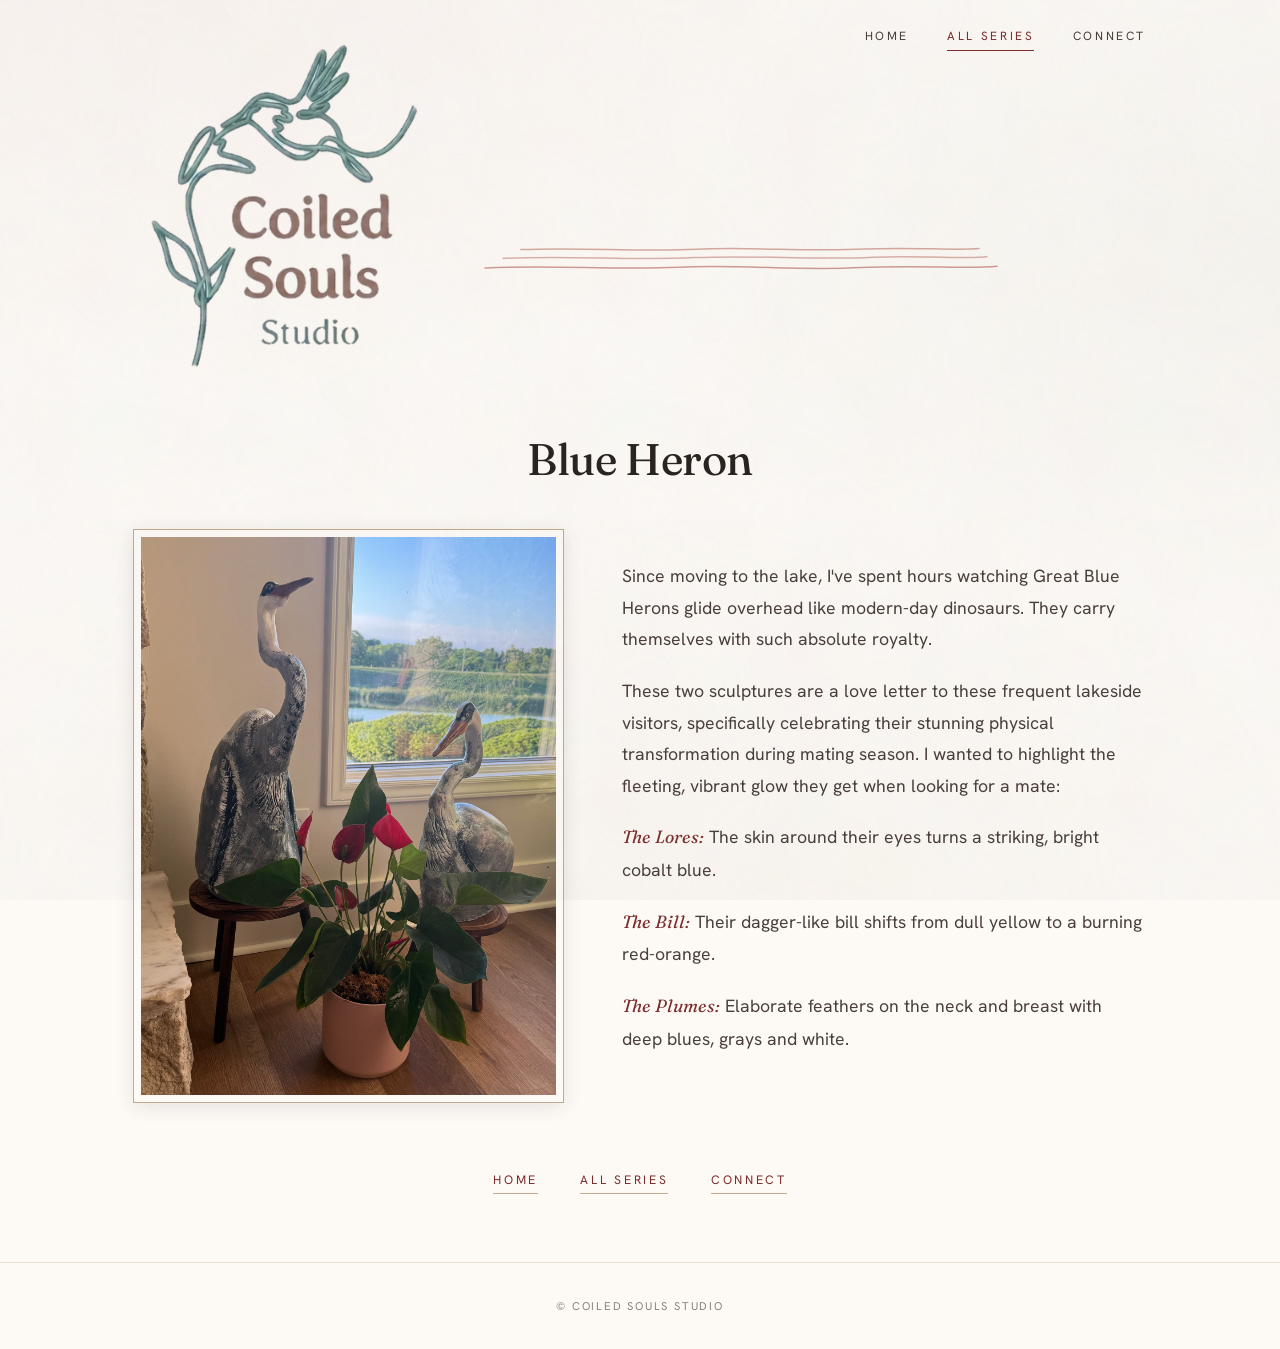
==== commit bf0bb59a: "Add bottom nav links to all pages - All Series page: Home + Connect - Connect page: Home + All Serie" ====
--- a/blue-heron.html
+++ b/blue-heron.html
@@ -43,8 +43,10 @@
 
   </section>
 
-  <div class="series-back">
-    <a href="series.html">← All Series</a>
+  <div class="page-links">
+    <a href="index.html">Home</a>
+    <a href="series.html">All Series</a>
+    <a href="connect.html">Connect</a>
   </div>
 
   <footer>© Coiled Souls Studio</footer>
--- a/style.css
+++ b/style.css
@@ -120,16 +120,16 @@
 nav a:hover { color: var(--oxblood); }
 nav a.active { color: var(--oxblood); border-bottom-color: var(--oxblood); }
 
-/* hand-drawn ink rule — a single wobbling stroke pulled by hand, not a ruler */
+/* hand-drawn ink rule — three wobbling strokes pulled by hand, not a ruler */
 .hairline {
-  height: 13px;
+  height: 30px;
   border: 0;
-  margin: 0 auto;
+  margin: -17px auto clamp(2.5rem, 5vw, 4rem);
   max-width: var(--maxw);
   background-repeat: no-repeat;
   background-position: 68% center;
-  background-size: clamp(220px, 46vw, 520px) 13px;
-  background-image: url("data:image/svg+xml,%3Csvg xmlns='http://www.w3.org/2000/svg' viewBox='0 0 520 13' preserveAspectRatio='none'%3E%3Cpath d='M4 7.2 C70 3.6 132 9.4 198 6.4 C262 3.5 318 10.2 380 6.8 C436 3.8 486 8.6 516 5.4' fill='none' stroke='%23B05C52' stroke-width='1.5' stroke-linecap='round' opacity='0.55'/%3E%3C/svg%3E");
+  background-size: clamp(220px, 46vw, 520px) 30px;
+  background-image: url("data:image/svg+xml,%3Csvg xmlns='http://www.w3.org/2000/svg' viewBox='0 0 520 30' preserveAspectRatio='none'%3E%3Cg fill='none' stroke='%23B05C52' stroke-width='1.5' stroke-linecap='round'%3E%3Cpath d='M40 6.6 C100 4 156 9 216 6.2 C272 3.8 326 8.8 384 6 C430 4 474 7.6 498 5.6' opacity='0.5'/%3E%3Cpath d='M22 15.4 C90 12.2 150 17.8 214 14.6 C276 11.8 332 17.4 392 14.2 C440 12.2 488 16.2 506 13.8' opacity='0.45'/%3E%3Cpath d='M4 25 C70 21.4 132 27.2 198 24.2 C262 21.3 318 28 380 24.6 C436 21.6 486 26.4 516 23.2' opacity='0.58'/%3E%3C/g%3E%3C/svg%3E");
 }
 
 /* legacy centered logo (still used on inner pages) */
@@ -158,7 +158,7 @@
   gap: clamp(2rem, 5vw, 4.5rem);
   align-items: center;
   max-width: var(--maxw);
-  margin: clamp(1.5rem, 5vw, 3.5rem) auto clamp(2.5rem, 6vw, 4.5rem);
+  margin: 0 auto clamp(2.5rem, 6vw, 4.5rem);
   padding: 0 2rem;
 }
 
@@ -257,10 +257,11 @@
 
 .story .signoff {
   font-family: 'Fraunces', Georgia, serif;
-  font-style: italic;
-  font-size: 1.18rem;
-  color: var(--charcoal);
-  margin-top: 1.6em;
+  font-style: normal;
+  font-size: clamp(2.2rem, 5vw, 3.4rem);
+  line-height: 1.12;
+  color: var(--terracotta);
+  margin-top: 0.7em;
 }
 
 /* ── SECTION LABELS ────────────────────────── */
@@ -270,6 +271,7 @@
   letter-spacing: 0.26em;
   text-transform: uppercase;
   color: var(--terracotta);
+  margin-top: 3rem;
   margin-bottom: 2rem;
 }
 
